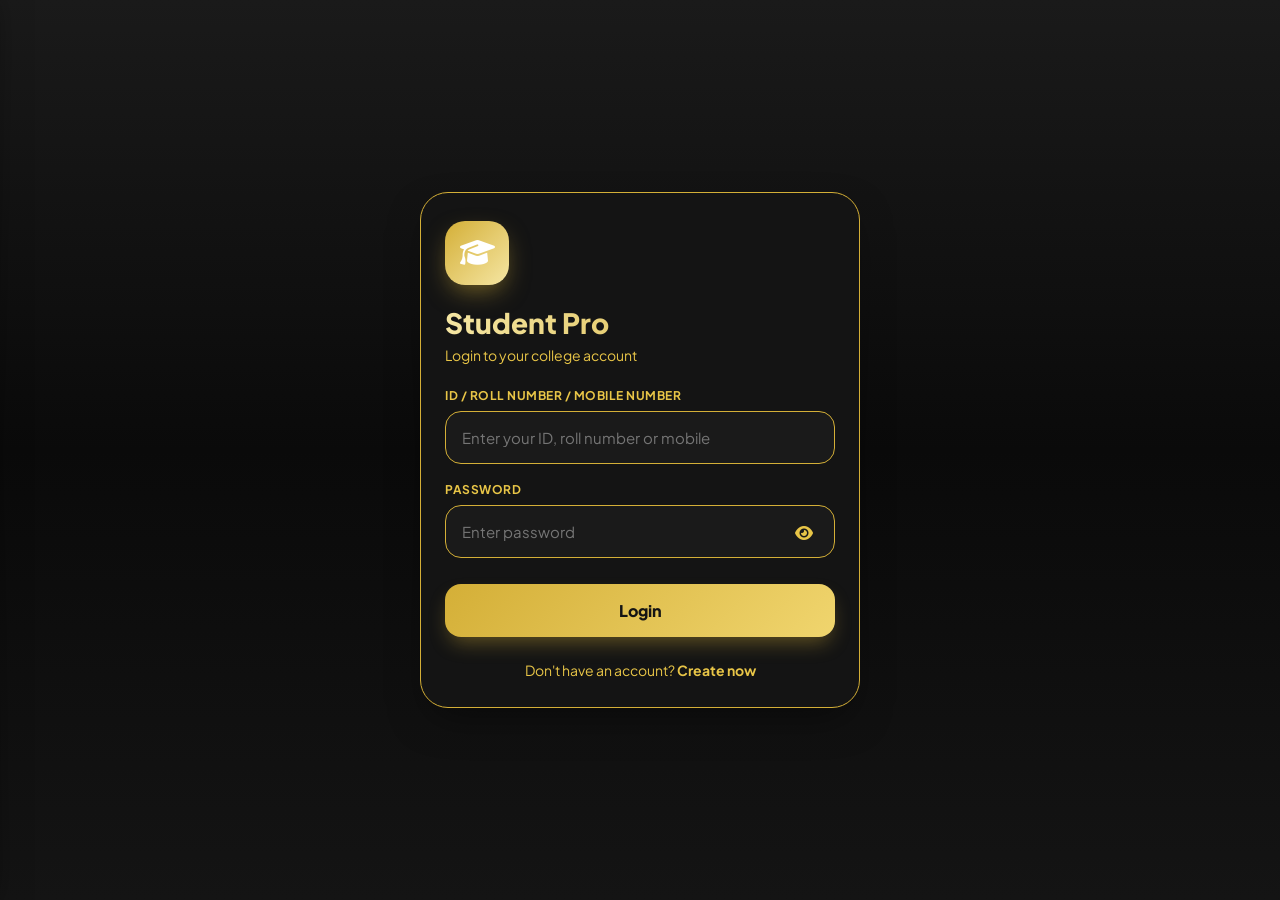
==== index.html @ ec30a97e "Add visible Year-wise Analysis on Principal and HOD home" ====
<!DOCTYPE html>
<html lang="en">
<head>
<meta charset="UTF-8">
<meta name="viewport" content="width=device-width,initial-scale=1.0">
<title>Student Pro</title>

<link href="https://fonts.googleapis.com/css2?family=Plus+Jakarta+Sans:wght@400;500;600;700;800&display=swap" rel="stylesheet">
<link rel="stylesheet" href="https://cdnjs.cloudflare.com/ajax/libs/font-awesome/6.5.2/css/all.min.css">

<link rel="stylesheet" href="styles.css">
</head>

<body>

<!-- CHATGPT SIDEBAR DRAWER -->
<div id="drawerOverlay" class="drawer-overlay" onclick="toggleSidebar()"></div>
<div id="sidebarDrawer" class="sidebar-drawer">
<div class="sidebar-header">
<div class="brand">Student <span>Pro</span></div>
<button class="close-btn" onclick="toggleSidebar()">X</button>
</div>
<div class="sidebar-menu">
<button class="sidebar-item" onclick="navigateSidebar('home')">
<i class="fa-solid fa-house"></i> Home Dashboard
</button>
<button id="sidebarStudentsBtn" class="sidebar-item hidden" onclick="navigateSidebar('students')">
<i class="fa-solid fa-user-graduate"></i> Students
</button>
<button id="sidebarMarksBtn" class="sidebar-item hidden" onclick="navigateSidebar('marks')">
<i class="fa-solid fa-chart-column"></i> Marks
</button>
<button id="sidebarAttendanceBtn" class="sidebar-item hidden" onclick="navigateSidebar('attendance')">
<i class="fa-solid fa-clipboard-check"></i> Attendance
</button>
<button id="sidebarAddBtn" class="sidebar-item hidden" onclick="navigateSidebar('add')">
<i class="fa-solid fa-plus"></i> Add
</button>
<button id="sidebarTimetableBtn" class="sidebar-item hidden" onclick="navigateSidebar('timetable')">
<i class="fa-solid fa-clock"></i> Time Table
</button>
<button id="sidebarNotifyBtn" class="sidebar-item hidden" onclick="navigateSidebar('notifications')">
<i class="fa-solid fa-bell"></i> Notifications
</button>
<button id="sidebarClassesBtn" class="sidebar-item hidden" onclick="navigateSidebar('classes')">
<i class="fa-solid fa-calendar-days"></i> Classes Schedule
</button>
<button class="sidebar-item" onclick="navigateSidebar('profile')">
<i class="fa-solid fa-user"></i> My Profile
</button>
<button class="sidebar-item" style="margin-top:auto; color:#fca5a5;" onclick="logout()">
<i class="fa-solid fa-right-from-bracket"></i> Logout
</button>
</div>
</div>

<!-- LOGIN -->
<div id="loginScreen" class="screen">
<div class="card">
<div class="logo">
<i class="fa-solid fa-graduation-cap"></i>
</div>
<h1>Student Pro</h1>
<p class="subtitle">Login to your college account</p>

<div id="loginMsg" class="msg error"></div>

<div class="input-group">
<label>ID / Roll Number / Mobile Number</label>
<input id="loginIdentity" placeholder="Enter your ID, roll number or mobile">
</div>

<div class="input-group">
<label>Password</label>
<div class="password-wrap">
<input id="loginPassword" type="password" placeholder="Enter password">
<button class="eye" onclick="togglePassword('loginPassword','loginEye')">
<i id="loginEye" class="fa-solid fa-eye"></i>
</button>
</div>
</div>

<button class="primary" onclick="login()">Login</button>

<div class="bottom">
Don't have an account? 
<button class="link-btn" onclick="showRole()">Create now</button>
</div>
</div>
</div>

<!-- ROLE SELECT -->
<div id="roleScreen" class="screen hidden">
<div class="card">
<button class="back" onclick="showLogin()">
<i class="fa-solid fa-arrow-left"></i> Back
</button>
<h1>Create Account</h1>
<p class="subtitle">Select one role to continue</p>

<div id="roleMsg" class="msg error"></div>

<div class="role-grid">
<div class="role" onclick="selectRole(this,'student')">
<i class="fa-solid fa-user-graduate"></i>
<strong>Student</strong>
</div>
<div class="role" onclick="selectRole(this,'lecturer')">
<i class="fa-solid fa-chalkboard-user"></i>
<strong>Lecturer</strong>
</div>
<div class="role" onclick="selectRole(this,'hod')">
<i class="fa-solid fa-user-tie"></i>
<strong>HOD</strong>
</div>
<div class="role" onclick="selectRole(this,'principal')">
<i class="fa-solid fa-building-columns"></i>
<strong>Principal</strong>
</div>
</div>

<button class="primary" onclick="submitRole()">Continue</button>
</div>
</div>

<!-- PRINCIPAL -->
<div id="principalScreen" class="screen hidden">
<div class="card">
<button class="back" onclick="showRole()">
<i class="fa-solid fa-arrow-left"></i> Back
</button>
<h1>Principal Registration</h1>
<p class="subtitle">Create your college administrator account</p>

<div id="principalMsg" class="msg error"></div>

<div class="input-group">
<label>College Name</label>
<input id="pCollege" placeholder="Enter college name">
</div>

<div class="input-group">
<label>Principal Name</label>
<input id="pName" placeholder="Enter principal name">
</div>

<div class="input-group">
<label>Mobile Number</label>
<input id="pMobile" maxlength="10" inputmode="numeric" placeholder="10 digit mobile number" oninput="digitsOnly(this)">
</div>

<div class="input-group">
<label>Create Password</label>
<div class="password-wrap">
<input id="pPassword" type="password">
<button class="eye" onclick="togglePassword('pPassword','pEye')">
<i id="pEye" class="fa-solid fa-eye"></i>
</button>
</div>
</div>

<div class="input-group">
<label>Confirm Password</label>
<div class="password-wrap">
<input id="pConfirm" type="password">
<button class="eye" onclick="togglePassword('pConfirm','pConfirmEye')">
<i id="pConfirmEye" class="fa-solid fa-eye"></i>
</button>
</div>
</div>

<button class="primary" onclick="createPrincipal()">Create Principal Account</button>
</div>
</div>

<!-- HOD CODE -->
<div id="hodCodeScreen" class="screen hidden">
<div class="card">
<button class="back" onclick="showRole()">
<i class="fa-solid fa-arrow-left"></i> Back
</button>
<h1>HOD Invite Code</h1>
<p class="subtitle">Enter the code provided by your Principal</p>

<div id="hodCodeMsg" class="msg error"></div>

<div class="input-group">
<label>Principal HOD Invite Code</label>
<input id="hodCode" placeholder="Enter HOD invite code">
</div>

<button class="primary" onclick="verifyHodCode()">Verify Code</button>
<p class="bottom">Don't have a code?<br>Please contact your Principal.</p>
</div>
</div>

<!-- HOD -->
<div id="hodScreen" class="screen hidden">
<div class="card">
<button class="back" onclick="showScreen('hodCodeScreen')">
<i class="fa-solid fa-arrow-left"></i> Back
</button>
<h1>HOD Registration</h1>
<p class="subtitle">Complete your department details</p>

<div id="hodMsg" class="msg error"></div>

<div class="input-group">
<label>College Name</label>
<input id="hCollege" readonly>
</div>

<div class="input-group">
<label>Principal Name</label>
<input id="hPrincipal" readonly>
</div>

<div class="input-group">
<label>HOD Name</label>
<input id="hName" placeholder="Enter HOD name">
</div>

<div class="input-group">
<label>Department / Group Name</label>
<input id="hDepartment" placeholder="Example: CSE">
</div>

<div class="input-group">
<label>Mobile Number</label>
<input id="hMobile" maxlength="10" inputmode="numeric" placeholder="10 digit mobile number" oninput="digitsOnly(this)">
</div>

<div class="input-group">
<label>Create Password</label>
<div class="password-wrap">
<input id="hPassword" type="password">
<button class="eye" onclick="togglePassword('hPassword','hEye')">
<i id="hEye" class="fa-solid fa-eye"></i>
</button>
</div>
</div>

<div class="input-group">
<label>Confirm Password</label>
<div class="password-wrap">
<input id="hConfirm" type="password">
<button class="eye" onclick="togglePassword('hConfirm','hConfirmEye')">
<i id="hConfirmEye" class="fa-solid fa-eye"></i>
</button>
</div>
</div>

<button class="primary" onclick="createHod()">Create HOD Account</button>
</div>
</div>

<!-- STUDENT CODE -->
<div id="studentCodeScreen" class="screen hidden">
<div class="card">
<button class="back" onclick="showRole()">
<i class="fa-solid fa-arrow-left"></i> Back
</button>
<h1>Student Invite Code</h1>
<p class="subtitle">Enter the code provided by your HOD</p>

<div id="studentCodeMsg" class="msg error"></div>

<div class="input-group">
<label>Student Invite Code</label>
<input id="studentCode" placeholder="Enter student code">
</div>

<button class="primary" onclick="verifyStudentCode()">Verify Code</button>
</div>
</div>

<!-- STUDENT -->
<div id="studentScreen" class="screen hidden">
<div class="card">
<button class="back" onclick="showScreen('studentCodeScreen')">
<i class="fa-solid fa-arrow-left"></i> Back
</button>
<h1>Student Registration</h1>
<p class="subtitle">Create your student account</p>

<div id="studentMsg" class="msg error"></div>

<div class="input-group">
<label>College Name</label>
<input id="sCollege" readonly>
</div>

<div class="input-group">
<label>Principal Name</label>
<input id="sPrincipal" readonly>
</div>

<div class="input-group">
<label>Department / Group</label>
<input id="sDepartment" readonly>
</div>

<div class="input-group">
<label>HOD Name</label>
<input id="sHod" readonly>
</div>

<div class="input-group">
<label>Student Name</label>
<input id="sName" placeholder="Enter student name">
</div>

<div class="input-group">
<label>Roll Number</label>
<input id="sRoll" placeholder="Enter roll number">
</div>

<div class="input-group">
<label>Year</label>
<select id="sYear">
<option value="">Select Year</option>
<option value="1">1st Year</option>
<option value="2">2nd Year</option>
<option value="3">3rd Year</option>
<option value="4">4th Year</option>
</select>
</div>

<div class="input-group">
<label>Mobile Number</label>
<input id="sMobile" maxlength="10" inputmode="numeric" placeholder="10 digit mobile number" oninput="digitsOnly(this)">
</div>

<div class="input-group">
<label>Parent Name</label>
<input id="sParent" placeholder="Enter parent name">
</div>

<div class="input-group">
<label>Parent Mobile</label>
<input id="sParentMobile" maxlength="10" inputmode="numeric" placeholder="10 digit parent mobile" oninput="digitsOnly(this)">
</div>

<div class="input-group">
<label>Create Password</label>
<div class="password-wrap">
<input id="sPassword" type="password">
<button class="eye" onclick="togglePassword('sPassword','sEye')">
<i id="sEye" class="fa-solid fa-eye"></i>
</button>
</div>
</div>

<div class="input-group">
<label>Confirm Password</label>
<div class="password-wrap">
<input id="sConfirm" type="password">
<button class="eye" onclick="togglePassword('sConfirm','sConfirmEye')">
<i id="sConfirmEye" class="fa-solid fa-eye"></i>
</button>
</div>
</div>

<button class="primary" onclick="createStudent()">Create Student Account</button>
</div>
</div>

<!-- LECTURER CODE -->
<div id="lecturerCodeScreen" class="screen hidden">
<div class="card">
<button class="back" onclick="showRole()">
<i class="fa-solid fa-arrow-left"></i> Back
</button>
<h1>Lecturer Invite Code</h1>
<p class="subtitle">Enter the code provided by your HOD</p>

<div id="lecturerCodeMsg" class="msg error"></div>

<div class="input-group">
<label>Lecturer / Teacher Invite Code</label>
<input id="lecturerCode" placeholder="Enter lecturer code">
</div>

<button class="primary" onclick="verifyLecturerCode()">Verify Code</button>
<p class="bottom">Don't have a code?<br>Please contact your HOD.</p>
</div>
</div>

<!-- LECTURER -->
<div id="lecturerScreen" class="screen hidden">
<div class="card">
<button class="back" onclick="showScreen('lecturerCodeScreen')">
<i class="fa-solid fa-arrow-left"></i> Back
</button>
<h1>Lecturer Registration</h1>
<p class="subtitle">Create your lecturer account</p>

<div id="lecturerMsg" class="msg error"></div>

<div class="input-group">
<label>College Name</label>
<input id="lCollege" readonly>
</div>

<div class="input-group">
<label>Principal Name</label>
<input id="lPrincipal" readonly>
</div>

<div class="input-group">
<label>HOD Name</label>
<input id="lHod" readonly>
</div>

<div class="input-group">
<label>Department / Group</label>
<input id="lDepartment" readonly>
</div>

<div class="input-group">
<label>Lecturer Name</label>
<input id="lName" placeholder="Enter lecturer name">
</div>

<div class="input-group">
<label>Mobile Number</label>
<input id="lMobile" maxlength="10" inputmode="numeric" placeholder="10 digit mobile number" oninput="digitsOnly(this)">
</div>

<label>Subjects</label>
<div id="subjectsContainer"></div>

<div class="input-group">
<label>Create Password</label>
<div class="password-wrap">
<input id="lPassword" type="password">
<button class="eye" onclick="togglePassword('lPassword','lEye')">
<i id="lEye" class="fa-solid fa-eye"></i>
</button>
</div>
</div>

<div class="input-group">
<label>Confirm Password</label>
<div class="password-wrap">
<input id="lConfirm" type="password">
<button class="eye" onclick="togglePassword('lConfirm','lConfirmEye')">
<i id="lConfirmEye" class="fa-solid fa-eye"></i>
</button>
</div>
</div>

<button class="primary" onclick="createLecturer()">Create Lecturer Account</button>
</div>
</div>

<!-- SUCCESS -->
<div id="successScreen" class="screen hidden">
<div class="card" style="text-align:center">
<div class="logo" style="margin:auto auto 20px">
<i class="fa-solid fa-check"></i>
</div>
<h1>Account Created!</h1>
<p id="successText" class="subtitle"></p>
<button class="primary" onclick="showLogin()">Go to Login</button>
</div>
</div>

<!-- DASHBOARD -->
<div id="dashboard" class="dashboard hidden">
<div class="nav">
<div class="brand">
<button class="chatgpt-sidebar-toggle" onclick="toggleSidebar()">
<i class="fa-solid fa-bars-staggered"></i>
</button>
Student <span>Pro</span>
</div>

<div class="nav-actions">
<button id="homeNavBtn" class="nav-btn hidden" onclick="showMainDashboardView()">
<i class="fa-solid fa-house"></i> Home
</button>

<button id="studentsNavButton" class="nav-btn hidden" onclick="openPrincipalStudentsSearch()" style="display:none !important">
<i class="fa-solid fa-user-graduate"></i> Students
</button>

<button id="classesNavButton" class="nav-btn hidden" onclick="showClasses()">
<i class="fa-solid fa-calendar-days"></i> Classes
</button>

<button class="nav-btn" onclick="logout()" title="Logout">
<i class="fa-solid fa-right-from-bracket"></i>
</button>
</div>
</div>

<div class="content">
<div id="mainDashboard">
<div class="welcome">
<h2 id="dashTitle"></h2>
<p id="dashSubtitle"></p>
</div>

<!-- PRINCIPAL DASHBOARD -->
<div id="principalDash">
<div class="stats">
<div class="stat" onclick="openPrincipalGroupsPage()" style="cursor:pointer">
<small>Groups</small>
<h2 id="groupCount">0</h2>
</div>
<div class="stat" onclick="openPrincipalHodsPage()" style="cursor:pointer">
<small>HODs</small>
<h2 id="hodCount">0</h2>
</div>
<div class="stat">
<small>Students</small>
<h2 id="studentCount">0</h2>
</div>
</div>

<div class="section">
<div class="section-title"><h3>Year-wise Analysis</h3></div>
<div id="principalYearsGrid" class="principal-box-grid"></div>
</div>

<div class="section">
<div class="section-title">
<h3>HOD Invite Code</h3>
</div>
<div class="code-card">
<strong>HOD Invite Code</strong>
<div class="code" id="principalHodCode"></div>
<small style="color:#94a3b8">Give this code to your HOD</small>
</div>
</div>
</div>

<!-- PRINCIPAL DRILL-DOWN PAGES -->
<div id="principalYearGroupsPage" class="hidden">
<button class="back" onclick="closePrincipalDrillDown()"><i class="fa-solid fa-arrow-left"></i> Back to Dashboard</button>
<div class="section">
<div class="section-title"><h3 id="principalYearGroupsTitle">Year – Groups</h3></div>
<div id="principalYearGroupsList"></div>
</div>
</div>

<div id="principalGroupsPage" class="hidden">
<button class="back" onclick="closePrincipalDrillDown()"><i class="fa-solid fa-arrow-left"></i> Back to Dashboard</button>
<div class="section">
<div class="section-title"><h3>All Groups</h3></div>
<div id="principalGroupsList"></div>
</div>
</div>

<div id="principalHodsPage" class="hidden">
<button class="back" onclick="closePrincipalDrillDown()"><i class="fa-solid fa-arrow-left"></i> Back to Dashboard</button>
<div class="section">
<div class="section-title"><h3>All HODs</h3></div>
<div id="principalHodsList"></div>
</div>
</div>

<div id="principalGroupSubjectsPage" class="hidden">
<button class="back" onclick="openPrincipalGroupsPage()"><i class="fa-solid fa-arrow-left"></i> Back to Groups</button>
<div class="section">
<div class="section-title"><h3 id="principalGroupSubjectsTitle">Group Subjects</h3></div>
<div id="principalGroupSubjectsList"></div>
</div>
</div>

<div id="principalSubjectCatsPage" class="hidden">
<button class="back" onclick="openPrincipalGroupSubjectsPage(principalDrillState.hodId)"><i class="fa-solid fa-arrow-left"></i> Back to Subjects</button>
<div class="section">
<div class="section-title"><h3 id="principalSubjectCatsTitle">Attendance Categories</h3></div>
<div class="attendance-boxes">
<div class="att-box high" onclick="openPrincipalCategoryYears('high')">
<h3 id="principalCatHigh">0</h3>
<span>Above 75%</span>
</div>
<div class="att-box mid" onclick="openPrincipalCategoryYears('mid')">
<h3 id="principalCatMid">0</h3>
<span>50% – 74%</span>
</div>
<div class="att-box low" onclick="openPrincipalCategoryYears('low')">
<h3 id="principalCatLow">0</h3>
<span>Below 49%</span>
</div>
</div>
</div>
</div>

<div id="principalCategoryYearsPage" class="hidden">
<button class="back" onclick="openPrincipalSubjectCatsPage(principalDrillState.hodId, principalDrillState.subjectName)"><i class="fa-solid fa-arrow-left"></i> Back to Categories</button>
<div class="section">
<div class="section-title"><h3 id="principalCategoryYearsTitle">Select Year</h3></div>
<div id="principalCategoryYearsList" class="principal-box-grid"></div>
</div>
</div>

<div id="principalCategoryStudentsPage" class="hidden">
<button class="back" onclick="openPrincipalCategoryYears(principalDrillState.category)"><i class="fa-solid fa-arrow-left"></i> Back to Years</button>
<div class="section">
<div class="section-title"><h3 id="principalCategoryStudentsTitle">Students</h3></div>
<div id="principalCategoryStudentsList"></div>
</div>
</div>

<div id="principalStudentHistoryPage" class="hidden">
<button class="back" onclick="openPrincipalCategoryStudents(principalDrillState.category, principalDrillState.year)"><i class="fa-solid fa-arrow-left"></i> Back to Students</button>
<div class="section">
<div class="section-title"><h3 id="principalStudentHistoryTitle">Attendance History</h3></div>
<div id="principalStudentHistoryList"></div>
</div>
</div>

<div id="principalStudentsSearchPage" class="hidden">
<button class="back" onclick="closePrincipalDrillDown()"><i class="fa-solid fa-arrow-left"></i> Back to Dashboard</button>
<div class="section">
<div class="section-title"><h3>Search Student</h3></div>
<p style="color:#94a3b8; font-size:13px; margin-bottom:16px;">Enter Roll Number or Mobile Number to view full student account details.</p>
<div class="input-group">
<label>Roll Number / Mobile Number</label>
<input id="principalStudentSearchInput" placeholder="Enter roll number or mobile">
</div>
<button class="primary" onclick="searchPrincipalStudent()" style="margin-top:8px;">
<i class="fa-solid fa-magnifying-glass"></i> Search Student
</button>
<div id="principalStudentSearchMsg" class="msg error" style="margin-top:12px;"></div>
</div>
<div id="principalStudentSearchResult" class="section hidden" style="margin-top:16px;">
<div class="section-title"><h3>Student Account Details</h3></div>
<div id="principalStudentSearchDetails"></div>
</div>
</div>

<!-- HOD DASHBOARD -->
<div id="hodDash" class="hidden">
<div class="section" style="margin-bottom:16px;">
<div class="section-title"><h3 id="hodDepartmentTitle">Department</h3></div>
</div>
<div class="stats">
<div class="stat" style="cursor:default">
<small>Total Students</small>
<h2 id="hodStudentCount">0</h2>
</div>
<div class="stat" style="cursor:default">
<small>Avg Attendance</small>
<h2 id="hodAttendance">0%</h2>
</div>
</div>

<div class="section">
<div class="section-title"><h3>Year-wise Analysis</h3></div>
<div id="hodYearsGrid" class="principal-box-grid"></div>
</div>

<div class="section">
<div class="section-title"><h3>Subjects</h3></div>
<div id="hodSubjectsGrid" class="principal-box-grid"></div>
</div>

<div class="section">
<div class="section-title"><h3>Invite Codes</h3></div>
<div class="invite-grid">
<div class="code-card">
<strong>Student Invite Code</strong>
<div class="code" id="hodStudentCode"></div>
<small style="color:#94a3b8">Give this code to students</small>
</div>
<div class="code-card">
<strong>Lecturer Invite Code</strong>
<div class="code" id="hodLecturerCode"></div>
<small style="color:#94a3b8">Give this code to lecturers</small>
</div>
</div>
</div>
</div>

<!-- HOD DRILL-DOWN PAGES -->
<div id="hodSubjectCatsPage" class="hidden">
<button class="back" onclick="closeHodDrillDown()"><i class="fa-solid fa-arrow-left"></i> Back to Dashboard</button>
<div class="section">
<div class="section-title"><h3 id="hodSubjectCatsTitle">Attendance Categories</h3></div>
<div class="attendance-boxes">
<div class="att-box high" onclick="openHodCategoryYears('high')"><h3 id="hodCatHigh">0</h3><span>Above 75%</span></div>
<div class="att-box mid" onclick="openHodCategoryYears('mid')"><h3 id="hodCatMid">0</h3><span>50% – 74%</span></div>
<div class="att-box low" onclick="openHodCategoryYears('low')"><h3 id="hodCatLow">0</h3><span>Below 49%</span></div>
</div>
</div>
</div>

<div id="hodCategoryYearsPage" class="hidden">
<button class="back" onclick="openHodSubjectCatsPage(hodDrillState.subjectName)"><i class="fa-solid fa-arrow-left"></i> Back to Categories</button>
<div class="section">
<div class="section-title"><h3 id="hodCategoryYearsTitle">Select Year</h3></div>
<div id="hodCategoryYearsList" class="principal-box-grid"></div>
</div>
</div>

<div id="hodCategoryStudentsPage" class="hidden">
<button class="back" onclick="openHodCategoryYears(hodDrillState.category)"><i class="fa-solid fa-arrow-left"></i> Back to Years</button>
<div class="section">
<div class="section-title"><h3 id="hodCategoryStudentsTitle">Students</h3></div>
<div id="hodCategoryStudentsList"></div>
</div>
</div>

<div id="hodStudentHistoryPage" class="hidden">
<button class="back" onclick="openHodCategoryStudents(hodDrillState.category, hodDrillState.year)"><i class="fa-solid fa-arrow-left"></i> Back to Students</button>
<div class="section">
<div class="section-title"><h3 id="hodStudentHistoryTitle">Attendance History</h3></div>
<div id="hodStudentHistoryList"></div>
</div>
</div>

<div id="hodStudentsSearchPage" class="hidden">
<button class="back" onclick="closeHodDrillDown()"><i class="fa-solid fa-arrow-left"></i> Back to Dashboard</button>
<div class="section">
<div class="section-title"><h3>Search Student</h3></div>
<p style="color:#94a3b8; font-size:13px; margin-bottom:16px;">Enter Roll Number or Mobile Number (your department only).</p>
<div class="input-group">
<label>Roll Number / Mobile Number</label>
<input id="hodStudentSearchInput" placeholder="Enter roll number or mobile">
</div>
<button class="primary" onclick="searchHodStudent()" style="margin-top:8px;"><i class="fa-solid fa-magnifying-glass"></i> Search Student</button>
<div id="hodStudentSearchMsg" class="msg error" style="margin-top:12px;"></div>
</div>
<div id="hodStudentSearchResult" class="section hidden" style="margin-top:16px;">
<div class="section-title"><h3>Student Account Details</h3></div>
<div id="hodStudentSearchDetails"></div>
</div>
</div>

<div id="hodTimetablePage" class="hidden">
<button class="back" onclick="closeHodDrillDown()"><i class="fa-solid fa-arrow-left"></i> Back to Dashboard</button>
<div class="section">
<div class="section-title"><h3>Department Time Table</h3></div>
<div class="filter-bar" style="display:flex; flex-wrap:wrap; gap:8px; margin-bottom:16px;" id="hodDayFilters">
<button class="filter-btn active" onclick="renderHodTimetable('Monday', this)">Monday</button>
<button class="filter-btn" onclick="renderHodTimetable('Tuesday', this)">Tuesday</button>
<button class="filter-btn" onclick="renderHodTimetable('Wednesday', this)">Wednesday</button>
<button class="filter-btn" onclick="renderHodTimetable('Thursday', this)">Thursday</button>
<button class="filter-btn" onclick="renderHodTimetable('Friday', this)">Friday</button>
<button class="filter-btn" onclick="renderHodTimetable('Saturday', this)">Saturday</button>
<button class="filter-btn" onclick="renderHodTimetable('Sunday', this)">Sunday</button>
</div>
<div id="hodTimetableList"></div>
</div>
</div>

<div id="hodNotificationsPage" class="hidden">
<button class="back" onclick="closeHodDrillDown()"><i class="fa-solid fa-arrow-left"></i> Back to Dashboard</button>
<div class="section">
<div class="section-title"><h3>Notifications</h3></div>
<div class="today-empty">No new notifications.</div>
</div>
</div>

<!-- STUDENT DASHBOARD -->
<div id="studentDash" class="hidden">
<div class="section" style="margin-bottom:16px;">
<div class="section-title"><h3 id="stuHomeName">Student</h3></div>
<p style="color:#94a3b8" id="stuHomeDept">—</p>
</div>
<div class="stats">
<div class="stat" style="cursor:default"><small>Total Working Days</small><h2 id="stuWorkDays">0</h2></div>
<div class="stat" style="cursor:default"><small>Present Days</small><h2 id="stuPresentDays">0</h2></div>
<div class="stat" style="cursor:default"><small>Percentage</small><h2 id="stuPercentage">0%</h2></div>
</div>
<div class="section">
<div class="section-title"><h3>Subject-wise Percentage</h3></div>
<div id="stuSubjectsGrid" class="principal-box-grid"></div>
</div>
</div>

<div id="stuSubjectHistoryPage" class="hidden">
<button class="back" onclick="closeStuPages()"><i class="fa-solid fa-arrow-left"></i> Back to Home</button>
<div class="section">
<div class="section-title"><h3 id="stuSubjectHistoryTitle">Subject History</h3></div>
<div id="stuSubjectHistoryList"></div>
</div>
</div>

<div id="stuMarksPage" class="hidden">
<button class="back" onclick="closeStuPages()"><i class="fa-solid fa-arrow-left"></i> Back to Home</button>
<div class="section">
<div class="section-title"><h3>Marks – Subjects</h3></div>
<div id="stuMarksSubjectsList" class="principal-box-grid"></div>
</div>
</div>

<div id="stuMarksDetailPage" class="hidden">
<button class="back" onclick="openStuMarksPage()"><i class="fa-solid fa-arrow-left"></i> Back to Marks</button>
<div class="section">
<div class="section-title"><h3 id="stuMarksDetailTitle">Marks</h3></div>
<div id="stuMarksDetailList"></div>
</div>
</div>

<div id="stuAttendancePage" class="hidden">
<button class="back" onclick="closeStuPages()"><i class="fa-solid fa-arrow-left"></i> Back to Home</button>
<div class="section">
<div class="section-title"><h3>Live Attendance Sessions</h3></div>
<p style="color:#94a3b8;font-size:13px;margin-bottom:12px;">Only active sessions for your department. One present per session.</p>
<div id="stuLiveSessions" class="principal-box-grid"></div>
<div id="stuAttMsg" class="msg error" style="margin-top:12px;"></div>
</div>
</div>

<div id="stuSessionSubmitPage" class="hidden">
<button class="back" onclick="openStuAttendancePage()"><i class="fa-solid fa-arrow-left"></i> Back</button>
<div class="section">
<div class="section-title"><h3>Mark Present</h3></div>
<div id="stuSessionInfo"></div>
<button class="primary" style="margin-top:16px;" onclick="submitStuAttendance()">Submit Present</button>
<div id="stuSessionMsg" class="msg error" style="margin-top:12px;"></div>
</div>
</div>

<div id="stuTimetablePage" class="hidden">
<button class="back" onclick="closeStuPages()"><i class="fa-solid fa-arrow-left"></i> Back to Home</button>
<div class="section">
<div class="section-title"><h3>Time Table</h3></div>
<div class="filter-bar" style="display:flex;flex-wrap:wrap;gap:8px;margin-bottom:16px;" id="stuDayFilters">
<button class="filter-btn active" onclick="renderStuTimetable('Monday', this)">Monday</button>
<button class="filter-btn" onclick="renderStuTimetable('Tuesday', this)">Tuesday</button>
<button class="filter-btn" onclick="renderStuTimetable('Wednesday', this)">Wednesday</button>
<button class="filter-btn" onclick="renderStuTimetable('Thursday', this)">Thursday</button>
<button class="filter-btn" onclick="renderStuTimetable('Friday', this)">Friday</button>
<button class="filter-btn" onclick="renderStuTimetable('Saturday', this)">Saturday</button>
</div>
<div id="stuTimetableList"></div>
</div>
</div>

<div id="stuNotificationsPage" class="hidden">
<button class="back" onclick="closeStuPages()"><i class="fa-solid fa-arrow-left"></i> Back to Home</button>
<div class="section"><div class="section-title"><h3>Notifications</h3></div><div class="today-empty">No new notifications.</div></div>
</div>

<!-- LECTURER DASHBOARD -->
<div id="lecturerDash" class="hidden">
<div class="stats">
<div class="stat" onclick="openLecGroupsPage()" style="cursor:pointer">
<small>Groups</small>
<h2 id="lecHomeGroupCount">0</h2>
</div>
<div class="stat" onclick="openLecMarksHome()" style="cursor:pointer">
<small>Marks</small>
<h2 id="lecHomeMarksLabel">Open</h2>
</div>
</div>
<div class="section">
<div class="section-title"><h3>Department</h3></div>
<p style="color:#94a3b8" id="lecHomeDeptLine">—</p>
</div>
</div>

<!-- LECTURER DRILL PAGES -->
<div id="lecGroupsPage" class="hidden">
<button class="back" onclick="closeLecDrillDown()"><i class="fa-solid fa-arrow-left"></i> Back to Dashboard</button>
<div class="section"><div class="section-title"><h3>Your Groups</h3></div><div id="lecGroupsList"></div></div>
</div>

<div id="lecGroupSubjectsPage" class="hidden">
<button class="back" onclick="openLecGroupsPage()"><i class="fa-solid fa-arrow-left"></i> Back to Groups</button>
<div class="section"><div class="section-title"><h3 id="lecGroupSubjectsTitle">Subjects</h3></div><div id="lecGroupSubjectsList"></div></div>
</div>

<div id="lecSubjectCatsPage" class="hidden">
<button class="back" onclick="openLecGroupSubjectsPage()"><i class="fa-solid fa-arrow-left"></i> Back to Subjects</button>
<div class="section">
<div class="section-title"><h3 id="lecSubjectCatsTitle">Attendance Categories</h3></div>
<div class="attendance-boxes">
<div class="att-box high" onclick="openLecCategoryYears('high')"><h3 id="lecCatHigh">0</h3><span>Above 75%</span></div>
<div class="att-box mid" onclick="openLecCategoryYears('mid')"><h3 id="lecCatMid">0</h3><span>50% – 74%</span></div>
<div class="att-box low" onclick="openLecCategoryYears('low')"><h3 id="lecCatLow">0</h3><span>Below 49%</span></div>
</div>
</div>
</div>

<div id="lecCategoryYearsPage" class="hidden">
<button class="back" onclick="openLecSubjectCatsPage(lecDrillState.subjectName)"><i class="fa-solid fa-arrow-left"></i> Back to Categories</button>
<div class="section">
<div class="section-title"><h3 id="lecCategoryYearsTitle">Select Year</h3></div>
<div id="lecCategoryYearsList" class="principal-box-grid"></div>
</div>
</div>

<div id="lecCategoryStudentsPage" class="hidden">
<button class="back" onclick="openLecCategoryYears(lecDrillState.category)"><i class="fa-solid fa-arrow-left"></i> Back to Years</button>
<div class="section"><div class="section-title"><h3 id="lecCategoryStudentsTitle">Students</h3></div><div id="lecCategoryStudentsList"></div></div>
</div>

<div id="lecStudentHistoryPage" class="hidden">
<button class="back" onclick="openLecCategoryStudents(lecDrillState.category, lecDrillState.year)"><i class="fa-solid fa-arrow-left"></i> Back to Students</button>
<div class="section"><div class="section-title"><h3 id="lecStudentHistoryTitle">Attendance History</h3></div><div id="lecStudentHistoryList"></div></div>
</div>

<div id="lecMarksGroupsPage" class="hidden">
<button class="back" onclick="closeLecDrillDown()"><i class="fa-solid fa-arrow-left"></i> Back to Dashboard</button>
<div class="section"><div class="section-title"><h3>Marks – Select Group</h3></div><div id="lecMarksGroupsList"></div></div>
</div>

<div id="lecMarksSubjectsPage" class="hidden">
<button class="back" onclick="openLecMarksHome()"><i class="fa-solid fa-arrow-left"></i> Back to Groups</button>
<div class="section"><div class="section-title"><h3 id="lecMarksSubjectsTitle">Marks – Subjects</h3></div><div id="lecMarksSubjectsList"></div></div>
</div>

<div id="lecMarksCatsPage" class="hidden">
<button class="back" onclick="openLecMarksSubjectsPage()"><i class="fa-solid fa-arrow-left"></i> Back to Subjects</button>
<div class="section">
<div class="section-title"><h3 id="lecMarksCatsTitle">Marks Categories</h3></div>
<div class="attendance-boxes">
<div class="att-box high" onclick="openLecMarksStudents('high')"><h3 id="lecMarksCatHigh">0</h3><span>80%+</span></div>
<div class="att-box mid" onclick="openLecMarksStudents('mid')"><h3 id="lecMarksCatMid">0</h3><span>41% – 74%</span></div>
<div class="att-box low" onclick="openLecMarksStudents('low')"><h3 id="lecMarksCatLow">0</h3><span>Below 40%</span></div>
</div>
</div>
</div>

<div id="lecMarksStudentsPage" class="hidden">
<button class="back" onclick="openLecMarksCatsPage(lecDrillState.subjectName)"><i class="fa-solid fa-arrow-left"></i> Back to Categories</button>
<div class="section"><div class="section-title"><h3 id="lecMarksStudentsTitle">Students Marks</h3></div><div id="lecMarksStudentsList"></div></div>
</div>

<div id="lecAttendancePage" class="hidden">
<button class="back" onclick="closeLecDrillDown()"><i class="fa-solid fa-arrow-left"></i> Back to Dashboard</button>
<div class="section">
<div class="section-title"><h3>Today's Session Boxes</h3></div>
<p style="color:#94a3b8;font-size:13px;margin-bottom:12px;">Based on your subject timings for today.</p>
<div id="lecSessionBoxes" class="principal-box-grid"></div>
</div>
<div class="section">
<button class="primary" onclick="openLecManualAttendance()"><i class="fa-solid fa-clipboard-user"></i> Manual Attendance</button>
</div>
</div>

<div id="lecSessionStartPage" class="hidden">
<button class="back" onclick="openLecAttendancePage()"><i class="fa-solid fa-arrow-left"></i> Back to Attendance</button>
<div class="section">
<div class="section-title"><h3 id="lecSessionStartTitle">Start Session</h3></div>
<div id="lecSessionMsg" class="msg error"></div>
<div class="input-group"><label>Allowed Radius (meters)</label><input id="lecSessionRadius" type="number" value="50" min="10"></div>
<div class="input-group"><label>Window Start</label><input id="lecSessionWinStart" type="time"></div>
<div class="input-group"><label>Window End</label><input id="lecSessionWinEnd" type="time"></div>
<button class="primary" onclick="startLecAttendanceSession()">Start Attendance Session</button>
</div>
<div id="lecActiveSessionPanel" class="section hidden">
<div class="section-title"><h3>Active Session</h3></div>
<p id="lecActiveSessionInfo" style="color:#94a3b8;margin-bottom:12px;"></p>
<button class="primary" style="background:linear-gradient(135deg,#ef4444,#b91c1c);" onclick="closeLecAttendanceSession()">Close Session</button>
</div>
</div>

<div id="lecManualAttendancePage" class="hidden">
<button class="back" onclick="openLecAttendancePage()"><i class="fa-solid fa-arrow-left"></i> Back to Attendance</button>
<div class="section">
<div class="section-title"><h3>Manual Attendance</h3></div>
<div id="lecManAttMsg" class="msg error"></div>
<div class="input-group"><label>Group / Department</label><select id="lecManGroup" onchange="fillLecManualSubjects()"></select></div>
<div class="input-group"><label>Roll Number</label><input id="lecManRoll" placeholder="Enter roll number"></div>
<div class="input-group"><label>Subject</label><select id="lecManSubject"></select></div>
<div class="input-group"><label>Status</label><select id="lecManStatus"><option value="Present">Present</option><option value="Absent">Absent</option></select></div>
<button class="primary" onclick="submitLecManualAttendance()">Save Attendance</button>
</div>
</div>

<div id="lecAddMarksPage" class="hidden">
<button class="back" onclick="closeLecDrillDown()"><i class="fa-solid fa-arrow-left"></i> Back to Dashboard</button>
<div class="section">
<div class="section-title"><h3>Add Marks</h3></div>
<div id="lecAddMarksMsg" class="msg error"></div>
<div class="input-group"><label>Group / Department</label><select id="lecAddMarksDept" onchange="fillLecAddMarksSubjects()"></select></div>
<div class="input-group"><label>Subject</label><select id="lecAddMarksSubject"></select></div>
<div class="input-group"><label>Exam Type</label><input id="lecAddMarksExam" placeholder="e.g. Internal 1"></div>
<div class="input-group"><label>Maximum Marks</label><input id="lecAddMarksMax" type="number" value="40" min="1"></div>
<button class="primary" onclick="loadLecMarksEntryRows()">Load Students</button>
</div>
<div id="lecMarksEntrySection" class="section hidden">
<div class="section-title"><h3>Enter Marks</h3></div>
<div id="lecMarksEntryList"></div>
<button class="primary" style="margin-top:12px;" onclick="saveLecMarksEntry()">Submit Marks</button>
</div>
</div>

<div id="lecAddSubjectPage" class="hidden">
<button class="back" onclick="closeLecDrillDown()"><i class="fa-solid fa-arrow-left"></i> Back to Dashboard</button>
<div class="section">
<div class="section-title"><h3>Add Subject / Class</h3></div>
<div id="lecAddSubMsg" class="msg error"></div>
<div id="lecAddCodeStep">
<div class="input-group"><label>HOD Lecturer Invite Code</label><input id="lecAddSubCode" placeholder="Enter HOD lecturer invite code"></div>
<button class="primary" onclick="verifyLecAddCode()">Verify Code</button>
</div>
<div id="lecAddFormStep" class="hidden">
<div class="input-group"><label>Your Name</label><input id="lecAddSubName" readonly></div>
<div class="input-group"><label>Mobile</label><input id="lecAddSubMobile" readonly></div>
<div class="input-group"><label>Department (auto)</label><input id="lecAddSubDept" readonly></div>
<div class="input-group"><label>HOD Name (auto)</label><input id="lecAddSubHodName" readonly></div>
<div class="input-group"><label>Subject Name</label><input id="lecAddSubNameField" placeholder="Enter subject name"></div>
<div class="input-group"><label>From Time</label><input id="lecAddSubStart" type="time"></div>
<div class="input-group"><label>To Time</label><input id="lecAddSubEnd" type="time"></div>
<div class="input-group">
<label>Select Days</label>
<div class="days" id="lecAddSubDays" style="display:flex;flex-wrap:wrap;gap:8px;margin-top:8px;">
<label class="day" onclick="toggleLecDayChip(event, this)"><input type="checkbox" value="Monday"> Monday</label>
<label class="day" onclick="toggleLecDayChip(event, this)"><input type="checkbox" value="Tuesday"> Tuesday</label>
<label class="day" onclick="toggleLecDayChip(event, this)"><input type="checkbox" value="Wednesday"> Wednesday</label>
<label class="day" onclick="toggleLecDayChip(event, this)"><input type="checkbox" value="Thursday"> Thursday</label>
<label class="day" onclick="toggleLecDayChip(event, this)"><input type="checkbox" value="Friday"> Friday</label>
<label class="day" onclick="toggleLecDayChip(event, this)"><input type="checkbox" value="Saturday"> Saturday</label>
</div>
</div>
<button class="primary" onclick="submitLecAddSubject()">Submit Subject</button>
<p style="color:#94a3b8;font-size:12px;margin-top:12px;">Old groups remain. New subject is added under verified HOD department.</p>
</div>
</div>
</div>

<div id="lecNotificationsPage" class="hidden">
<button class="back" onclick="closeLecDrillDown()"><i class="fa-solid fa-arrow-left"></i> Back to Dashboard</button>
<div class="section"><div class="section-title"><h3>Notifications</h3></div><div class="today-empty">No new notifications.</div></div>
</div>

<div id="lecTimetablePage" class="hidden">
<button class="back" onclick="closeLecDrillDown()"><i class="fa-solid fa-arrow-left"></i> Back to Dashboard</button>
<div class="section">
<div class="section-title"><h3>Time Table</h3></div>
<div class="filter-bar" style="display:flex; flex-wrap:wrap; gap:8px; margin-bottom:16px;" id="lecDayFilters">
<button class="filter-btn active" onclick="renderLecTimetable('Monday', this)">Monday</button>
<button class="filter-btn" onclick="renderLecTimetable('Tuesday', this)">Tuesday</button>
<button class="filter-btn" onclick="renderLecTimetable('Wednesday', this)">Wednesday</button>
<button class="filter-btn" onclick="renderLecTimetable('Thursday', this)">Thursday</button>
<button class="filter-btn" onclick="renderLecTimetable('Friday', this)">Friday</button>
<button class="filter-btn" onclick="renderLecTimetable('Saturday', this)">Saturday</button>
<button class="filter-btn" onclick="renderLecTimetable('Sunday', this)">Sunday</button>
</div>
<div id="lecTimetableList"></div>
</div>
</div>

</div>

<!-- CLASSES PAGE -->
<div id="classesPage" class="hidden">
<div style="margin-bottom:16px;">
<button class="back" onclick="showMainDashboardView()">
<i class="fa-solid fa-arrow-left"></i> Back to Dashboard
</button>
</div>

<div class="classes-header">
<div>
<h2>Classes</h2>
<p id="classesSubtitle" style="color:#94a3b8; font-size:13px; margin-top:4px"></p>
</div>

<button id="addClassFromClasses" class="add-class-btn hidden" style="display:none">
</button>
</div>

<div class="classes-tabs">
<button class="classes-tab active" onclick="changeClassTab('today',this)">Today</button>
<button class="classes-tab" onclick="changeClassTab('week',this)">Weekly Schedule</button>
</div>

<div id="todayClasses">
<div class="section">
<h3 style="margin-bottom:16px">Today's Classes</h3>
<div id="todayClassList"></div>
</div>
</div>

<div id="weekClasses" class="hidden">
<div class="section">
<h3 style="margin-bottom:16px">Weekly Schedule</h3>
<div id="weeklyClassList"></div>
</div>
</div>
</div>
</div>
</div>

<!-- PROFILE MODAL -->
<div id="profileModal" class="modal-overlay hidden">
<div class="modal">
<button class="back" onclick="closeProfile()">
<i class="fa-solid fa-arrow-left"></i> Back
</button>

<div class="modal-head">
<h2>Profile</h2>
<button class="close-btn" onclick="closeProfile()">X</button>
</div>

<div id="profileContent"></div>
</div>
</div>

<!-- ADD SUBJECT MODAL -->
<div id="subjectModal" class="modal-overlay hidden">
<div class="modal">
<button class="back" onclick="closeAddSubjectModal()">
<i class="fa-solid fa-arrow-left"></i> Back
</button>

<div class="modal-head">
<div>
<h2>Add Subject</h2>
<p style="color:#94a3b8; font-size:12px; margin-top:4px">Add another class to your schedule</p>
</div>
<button class="close-btn" onclick="closeAddSubjectModal()">X</button>
</div>

<div id="addSubjectMsg" class="msg error"></div>

<div class="subject-edit">
<div class="input-group">
<label>Subject Name</label>
<input id="newSubjectName" placeholder="Example: Data Structures">
</div>

<div style="display:grid; grid-template-columns:1fr 1fr; gap:10px">
<div class="input-group">
<label>Start Time</label>
<input id="newSubjectStart" type="time">
</div>
<div class="input-group">
<label>End Time</label>
<input id="newSubjectEnd" type="time">
</div>
</div>

<div class="days-title">Select Week Days</div>
<div class="days" id="newSubjectDays">
<label class="day"><input type="checkbox" value="Monday"> Mon</label>
<label class="day"><input type="checkbox" value="Tuesday"> Tue</label>
<label class="day"><input type="checkbox" value="Wednesday"> Wed</label>
<label class="day"><input type="checkbox" value="Thursday"> Thu</label>
<label class="day"><input type="checkbox" value="Friday"> Fri</label>
<label class="day"><input type="checkbox" value="Saturday"> Sat</label>
<label class="day"><input type="checkbox" value="Sunday"> Sun</label>
</div>
</div>

<button class="primary" onclick="saveAdditionalSubject()">Add Subject</button>
</div>
</div>

<script src="modules/core.js"></script>
<script src="modules/principal.js"></script>
<script src="modules/hod.js"></script>
<script src="modules/student.js"></script>
<script src="modules/lecturer.js"></script>

</body>
</html>
---- styles.css ----
*{
box-sizing:border-box;
margin:0;
padding:0;
-webkit-tap-highlight-color: transparent;
}

body{
font-family:'Plus Jakarta Sans',sans-serif;
background:#0a0a0a;
color:#f5e6a3;
min-height:100vh;
}

button,input,select{
font-family:inherit;
border:none;
outline:none;
}

button{
cursor:pointer;
transition: all 0.25s ease;
}

button:active {
transform: scale(0.96);
}

.screen{
min-height:100vh;
display:flex;
justify-content:center;
align-items:center;
padding:16px;
background: linear-gradient(180deg, #1a1a1a 0%, #0a0a0a 50%, #141414 100%);
}

/* Vibrant Glassmorphic ATM Card UI */
.card{
width:100%;
max-width:440px;
background: #141414;
backdrop-filter: blur(16px);
border: 1px solid #d4af37;
border-radius: 28px;
padding: 28px 24px;
box-shadow: 0 16px 40px -12px rgba(0, 0, 0, 0.5);
}

.logo{
width:64px;
height:64px;
border-radius:20px;
background: linear-gradient(135deg, #d4af37, #f5e6a3);
color:white;
display:flex;
align-items:center;
justify-content:center;
font-size:28px;
margin-bottom:20px;
box-shadow: 0 10px 25px -5px rgba(212, 175, 55, 0.5);
}

h1{
font-size:28px;
font-weight:800;
margin-bottom:6px;
background: linear-gradient(to right, #f5e6a3, #d4af37);
-webkit-background-clip: text;
-webkit-text-fill-color: transparent;
}

.subtitle{
color:#e8c547;
font-size:14px;
margin-bottom:24px;
}

.input-group{
margin-bottom:18px;
position:relative;
}

label{
display:block;
font-size:12px;
font-weight:700;
text-transform: uppercase;
letter-spacing: 0.5px;
margin-bottom:8px;
color:#e8c547;
}

input, select{
width:100%;
padding:16px;
background: #1a1a1a;
border: 1px solid #d4af37;
border-radius:16px;
font-size:15px;
color: #f5e6a3;
transition: all 0.3s ease;
}

input:focus, select:focus{
border-color:#d4af37;
box-shadow:0 0 0 4px rgba(212, 175, 55, 0.22);
background: #141414;
}

input[readonly]{
background: #1f1f1f;
color:#e8c547;
}

.password-wrap{
position:relative;
}

.password-wrap input{
padding-right:50px;
}

.eye{
position:absolute;
right:14px;
top:50%;
transform:translateY(-50%);
background:none;
color:#e8c547;
font-size:16px;
padding:8px;
}

.primary{
width:100%;
background: linear-gradient(135deg, #d4af37, #f0d56e);
color:#141414;
padding:16px;
border-radius:16px;
font-weight:800;
font-size:16px;
margin-top:8px;
box-shadow: 0 10px 20px -5px rgba(212, 175, 55, 0.4);
}

.primary:hover{
box-shadow: 0 15px 25px -5px rgba(212, 175, 55, 0.5);
}

.link-btn{
background:none;
color:#e8c547;
font-weight:700;
font-size: 14px;
}

.bottom{
text-align:center;
margin-top:24px;
font-size:14px;
color:#e8c547;
}

.hidden{
display:none!important;
}

/* Vibrant Role Selector */
.role-grid{
display:grid;
grid-template-columns:1fr 1fr;
gap:14px;
margin-bottom:24px;
}

.role{
position: relative;
overflow: hidden;
border: 1px solid #d4af37;
padding:24px 14px;
border-radius:20px;
background: linear-gradient(135deg, #141414, #1f1f1f);
text-align:center;
cursor: pointer;
transition: transform 0.2s ease, border-color 0.2s ease;
}

.role:hover {
transform: translateY(-3px);
}

.role i{
font-size:32px;
background: linear-gradient(135deg, #d4af37, #f0d56e);
-webkit-background-clip: text;
-webkit-text-fill-color: transparent;
margin-bottom:12px;
display: inline-block;
}

.role strong{
display:block;
font-size:15px;
color: #f5e6a3;
}

.role.selected{
border:2px solid #d4af37;
background: linear-gradient(135deg, rgba(212, 175, 55, 0.15), rgba(212, 175, 55, 0.18));
box-shadow: 0 10px 20px -5px rgba(212, 175, 55, 0.4);
}

.msg{
padding:14px;
border-radius:14px;
margin-bottom:18px;
font-size:14px;
display:none;
font-weight: 500;
}

.error{
background:rgba(239, 68, 68, 0.2);
border: 1px solid rgba(239, 68, 68, 0.4);
color:#fca5a5;
}

.success{
background:rgba(34, 197, 94, 0.2);
border: 1px solid rgba(34, 197, 94, 0.4);
color:#86efac;
}

.back{
background: linear-gradient(135deg, #d4af37, #f0d56e) !important;
padding:12px 18px;
border-radius:12px;
margin-bottom:20px;
display:inline-flex !important;
align-items:center;
gap:8px;
font-weight:800;
color:#0a0a0a !important;
font-size: 14px;
border: 2px solid #f5e6a3 !important;
box-shadow: 0 4px 14px rgba(212, 175, 55, 0.45);
visibility: visible !important;
opacity: 1 !important;
}
.back:hover{
background: #f5e6a3 !important;
color:#0a0a0a !important;
}

/* SUBJECT FORM */
.subject-box{
border:1px solid rgba(212, 175, 55, 0.15);
border-radius:20px;
padding:20px;
margin-bottom:16px;
background: rgba(20, 20, 20, 0.5);
}

.subject-header{
display:flex;
justify-content:space-between;
align-items:center;
margin-bottom:16px;
}

.subject-header strong{
font-size:15px;
color:#f1f5f9;
}

.remove-subject{
background:rgba(239, 68, 68, 0.2);
color:#fca5a5;
width:36px;
height:36px;
border-radius:10px;
display:flex;
align-items:center;
justify-content:center;
}

.days-title{
font-size:12px;
font-weight:700;
text-transform: uppercase;
letter-spacing: 0.5px;
margin-bottom:10px;
color:#e8c547;
}

.days{
display:flex;
flex-wrap:wrap;
gap:8px;
}

.day{
border:1px solid rgba(212, 175, 55, 0.22);
background: rgba(30, 30, 30, 0.6);
padding:10px 14px;
border-radius:12px;
font-size:12px;
font-weight: 600;
cursor:pointer;
color:#e8c547;
}

.day input{
display:none;
}

.day.active{
background: linear-gradient(135deg, #d4af37, #e8c547);
border-color:transparent;
color:#141414;
font-weight:800;
box-shadow: 0 4px 12px rgba(56, 239, 125, 0.3);
}

.add-subject{
width:100%;
border:1px dashed rgba(212, 175, 55, 0.28);
background: rgba(30, 30, 30, 0.4);
color:#e8c547;
padding:14px;
border-radius:16px;
font-weight:700;
margin-bottom:20px;
}

/* DASHBOARD & VIBRANT CARDS */
.dashboard{
min-height:100vh;
background:#0a0a0a;
padding-bottom: 80px;
}

.nav{
height:70px;
background: rgba(20, 20, 20, 0.85);
backdrop-filter: blur(16px);
border-bottom:1px solid rgba(212, 175, 55, 0.15);
display:flex;
align-items:center;
justify-content:space-between;
padding:0 20px;
position: sticky;
top: 0;
z-index: 50;
}

.brand{
font-size:20px;
font-weight:800;
display:flex;
align-items:center;
gap:12px;
color: #f5e6a3;
}

.brand span{
background: linear-gradient(135deg, #d4af37, #f0d56e);
-webkit-background-clip: text;
-webkit-text-fill-color: transparent;
}

.nav-actions{
display:flex;
gap:8px;
align-items:center;
}

.nav-btn{
padding:10px 14px;
border-radius:12px;
background: rgba(212, 175, 55, 0.15);
color: #f5e6a3;
font-weight:600;
font-size: 13px;
display: flex;
align-items: center;
gap: 6px;
}

.nav-btn.active{
background: linear-gradient(135deg, #d4af37, #f0d56e);
color:#141414;
}

.content{
max-width:1100px;
margin:auto;
padding:24px 16px;
}

.welcome{
margin-bottom:24px;
}

.welcome h2{
font-size:26px;
font-weight: 800;
}

.welcome p{
color:#e8c547;
margin-top:4px;
font-size: 14px;
}

/* STATS - ATM STYLE WITHOUT SIM CHIP */
.stats{
display:grid;
grid-template-columns:repeat(auto-fit, minmax(220px, 1fr));
gap:16px;
margin-bottom:28px;
}

.stat{
position: relative;
border-radius: 22px;
padding: 22px 20px;
overflow: hidden;
box-shadow: 0 15px 30px -10px rgba(0, 0, 0, 0.45);
border: 1px solid rgba(212, 175, 55, 0.28);
display: flex;
flex-direction: column;
justify-content: space-between;
min-height: 130px;
cursor: pointer;
transition: transform 0.25s ease, box-shadow 0.25s ease;
}

.stat:hover {
transform: translateY(-4px);
box-shadow: 0 20px 35px -5px rgba(0, 0, 0, 0.5);
}

/* Gradient Card Colors */
.stat:nth-child(1) {
background: linear-gradient(135deg, #4158D0 0%, #f0d56e 46%, #d4af37 100%);
}
.stat:nth-child(2) {
background: linear-gradient(135deg, #d4af37 0%, #c9a227 100%);
}
.stat:nth-child(3) {
background: linear-gradient(135deg, #d4af37 0%, #2a2a2a 100%);
color: #f5e6a3;
}
.stat:nth-child(4) {
background: linear-gradient(135deg, #c9a227 0%, #d4af37 55%, #d4af37 100%);
}

.stat small{
color: rgba(20, 20, 20, 0.9);
font-size: 12px;
font-weight: 800;
text-transform: uppercase;
letter-spacing: 1px;
text-shadow: 0 1px 2px rgba(0,0,0,0.3);
}

.stat h2{
font-size: 32px;
font-weight: 800;
color: #141414;
margin-top: 10px;
text-shadow: 0 2px 4px rgba(13,71,161,0.35);
}
.stat small{
color: rgba(255,255,255,0.95) !important;
}

/* 3 Attendance Filter Boxes */
.attendance-boxes {
display: grid;
grid-template-columns: repeat(3, 1fr);
gap: 12px;
margin-top: 16px;
margin-bottom: 24px;
}

.att-box {
padding: 16px 12px;
border-radius: 18px;
text-align: center;
cursor: pointer;
border: 1px solid rgba(255,255,255,0.15);
transition: all 0.25s ease;
background: rgba(30, 30, 30, 0.7);
}

.att-box:hover {
transform: translateY(-3px);
}

.att-box.high {
background: linear-gradient(135deg, rgba(17, 153, 142, 0.3), rgba(56, 239, 125, 0.3));
border-color: #e8c547;
}

.att-box.mid {
background: linear-gradient(135deg, rgba(245, 158, 11, 0.3), rgba(217, 119, 6, 0.3));
border-color: #f59e0b;
}

.att-box.low {
background: linear-gradient(135deg, rgba(239, 68, 68, 0.3), rgba(185, 28, 28, 0.3));
border-color: #ef4444;
}

.att-box h3 {
font-size: 20px;
font-weight: 800;
margin-bottom: 4px;
}

.att-box span {
font-size: 11px;
font-weight: 700;
text-transform: uppercase;
color:#e8c547;
}

.section{
background: rgba(30, 30, 30, 0.6);
backdrop-filter: blur(12px);
border: 1px solid rgba(212, 175, 55, 0.15);
border-radius: 24px;
padding: 24px;
margin-bottom: 24px;
box-shadow: 0 10px 30px rgba(0, 0, 0, 0.35);
}

.section-title{
display:flex;
justify-content:space-between;
align-items:center;
margin-bottom:20px;
}

.group{
display:grid;
grid-template-columns:1fr 120px 80px;
gap:16px;
align-items:center;
padding:16px 0;
border-bottom:1px solid rgba(212, 175, 55, 0.15);
}

.principal-box-grid{
display:grid;
grid-template-columns:repeat(auto-fit, minmax(240px, 1fr));
gap:16px;
}

.principal-box{
background: linear-gradient(135deg, rgba(30, 30, 30, 0.95), rgba(20, 20, 20, 0.95));
border: 1px solid #d4af37;
border-radius: 20px;
padding: 18px;
cursor: pointer;
transition: transform 0.25s ease, box-shadow 0.25s ease;
box-shadow: 0 12px 24px rgba(0, 0, 0, 0.4);
min-height: 140px;
display: flex;
flex-direction: column;
justify-content: space-between;
}

.principal-box:hover{
transform: translateY(-4px);
box-shadow: 0 18px 30px rgba(0, 0, 0, 0.45);
border-color: rgba(79, 172, 254, 0.5);
}

.principal-box h4{
font-size: 16px;
font-weight: 800;
color: #fff;
margin-bottom: 8px;
}

.principal-box p{
font-size: 12px;
color: #e8c547;
margin: 3px 0;
line-height: 1.4;
}

.principal-box .box-footer{
margin-top: 12px;
display: flex;
justify-content: space-between;
align-items: center;
}

.filter-btn{
background: rgba(30,41,59,0.8);
border: 1px solid rgba(255,255,255,0.12);
padding: 8px 14px;
border-radius: 999px;
font-size: 12px;
font-weight: 600;
color: #e8c547;
cursor: pointer;
}
.filter-btn.active{
background: linear-gradient(135deg, #d4af37, #f0d56e);
color: #f5e6a3;
border-color: transparent;
}

.progress{
height:10px;
background: rgba(212, 175, 55, 0.15);
border-radius:20px;
overflow:hidden;
}

.progress div{
height:100%;
background: linear-gradient(90deg, #d4af37, #f0d56e);
border-radius:20px;
}

.badge{
padding:6px 12px;
border-radius:20px;
font-size:12px;
font-weight:800;
text-align:center;
display: inline-block;
}

.good{
background:rgba(34, 197, 94, 0.2);
color:#86efac;
border: 1px solid rgba(34, 197, 94, 0.3);
}

.medium{
background:rgba(245, 158, 11, 0.2);
color:#fde047;
border: 1px solid rgba(245, 158, 11, 0.3);
}

.low{
background:rgba(239, 68, 68, 0.2);
color:#fca5a5;
border: 1px solid rgba(239, 68, 68, 0.3);
}

.invite-grid{
display:grid;
grid-template-columns:1fr 1fr;
gap:16px;
}

.code-card{
background: linear-gradient(135deg, #141414, #1f1f1f);
border:1px solid rgba(212, 175, 55, 0.2);
padding:20px;
border-radius:20px;
position: relative;
overflow: hidden;
}

.code{
font-size:24px;
font-weight:800;
letter-spacing:3px;
margin:12px 0;
color: #d4af37;
font-family: monospace;
}

.profile-row{
display:flex;
justify-content:space-between;
align-items: center;
gap:16px;
padding:14px 0;
border-bottom:1px solid rgba(212, 175, 55, 0.15);
}

.profile-row span:first-child{
color:#e8c547;
font-size: 14px;
}

/* ChatGPT Sidebar Drawer Styling */
.chatgpt-sidebar-toggle {
background: rgba(212, 175, 55, 0.15);
border: 1px solid rgba(255,255,255,0.15);
color: #fff;
padding: 10px 14px;
border-radius: 12px;
font-size: 16px;
display: flex;
align-items: center;
gap: 8px;
}

.sidebar-drawer {
position: fixed;
top: 0;
left: -300px;
width: 280px;
height: 100vh;
background: #e8c547;
border-right: 1px solid rgba(255,255,255,0.1);
z-index: 200;
transition: left 0.3s ease;
padding: 20px;
box-shadow: 10px 0 30px rgba(0,0,0,0.5);
display: flex;
flex-direction: column;
}

.sidebar-drawer.open {
left: 0;
}

.sidebar-header {
display: flex;
justify-content: space-between;
align-items: center;
margin-bottom: 24px;
padding-bottom: 12px;
border-bottom: 1px solid rgba(255,255,255,0.1);
}

.sidebar-menu {
display: flex;
flex-direction: column;
gap: 8px;
flex: 1;
}

.sidebar-item {
padding: 14px 16px;
border-radius: 14px;
background: rgba(255,255,255,0.05);
color: #1f1f1f;
font-weight: 600;
display: flex;
align-items: center;
gap: 12px;
text-align: left;
width: 100%;
}

.sidebar-item:hover, .sidebar-item.active {
background: linear-gradient(135deg, #d4af37, #f0d56e);
color: #f5e6a3;
}

.drawer-overlay {
position: fixed;
inset: 0;
background: rgba(0,0,0,0.6);
z-index: 150;
display: none;
}

.drawer-overlay.show {
display: block;
}

/* CLASSES UI */
.classes-header{
display:flex;
justify-content:space-between;
align-items:center;
gap:16px;
margin-bottom:20px;
}

.classes-header h2{
font-size:24px;
}

.add-class-btn{
background: linear-gradient(135deg, #d4af37, #f0d56e);
color:#141414;
padding:12px 18px;
border-radius:14px;
font-weight:800;
font-size: 14px;
box-shadow: 0 8px 16px -4px rgba(0, 242, 254, 0.4);
}

.class-card{
border:1px solid rgba(212, 175, 55, 0.2);
background: linear-gradient(135deg, rgba(30, 30, 30, 0.8), rgba(20, 20, 20, 0.9));
border-radius:20px;
padding:20px;
margin-bottom:14px;
position: relative;
overflow: hidden;
box-shadow: 0 10px 20px rgba(0, 0, 0, 0.2);
}

.class-card::before {
content: '';
position: absolute;
left: 0; top: 0; bottom: 0;
width: 6px;
background: linear-gradient(to bottom, #d4af37, #f0d56e);
}

.class-top{
display:flex;
justify-content:space-between;
align-items:flex-start;
gap:12px;
}

.class-subject{
font-size:18px;
font-weight:800;
margin-bottom:6px;
color: #f5e6a3;
}

.class-meta{
color:#e8c547;
font-size:13px;
line-height:1.6;
}

.class-time{
font-size:15px;
font-weight:800;
color:#d4af37;
white-space:nowrap;
background: rgba(0, 242, 254, 0.1);
padding: 6px 12px;
border-radius: 10px;
display: inline-block;
}

.now-badge{
display:inline-block;
margin-top:10px;
padding:6px 12px;
background:rgba(34, 197, 94, 0.2);
color:#86efac;
border-radius:20px;
font-size:11px;
font-weight:800;
border: 1px solid rgba(34, 197, 94, 0.3);
}

.today-empty{
padding:30px;
text-align:center;
background: rgba(20, 20, 20, 0.4);
border-radius:20px;
color:#e8c547;
font-size:14px;
border: 1px dashed rgba(255,255,255,0.1);
}

.week-day-title{
font-size:14px;
font-weight:800;
color:#d4af37;
margin:22px 0 12px;
text-transform: uppercase;
letter-spacing: 1px;
}

.classes-tabs{
display:flex;
gap:10px;
margin-bottom:20px;
}

.classes-tab{
border:1px solid rgba(212, 175, 55, 0.15);
background: rgba(30, 30, 30, 0.6);
padding:12px 18px;
border-radius:14px;
font-size:13px;
font-weight:700;
color: #e8c547;
flex: 1;
text-align: center;
}

.classes-tab.active{
background: linear-gradient(135deg, #d4af37, #f0d56e);
border-color:transparent;
color:#141414;
box-shadow: 0 8px 16px -4px rgba(0, 242, 254, 0.4);
}

/* MODALS */
.modal-overlay{
position:fixed;
inset:0;
background:rgba(20, 20, 20, 0.85);
backdrop-filter: blur(8px);
z-index:100;
display:flex;
align-items:center;
justify-content:center;
padding:16px;
}

.modal{
width:100%;
max-width:480px;
max-height:90vh;
overflow-y:auto;
background: #e8c547;
border: 1px solid #d4af37;
border-radius:28px;
padding:24px;
box-shadow: 0 25px 50px -12px rgba(0, 0, 0, 0.7);
}

.modal-head{
display:flex;
justify-content:space-between;
align-items:center;
margin-bottom:20px;
}

.close-btn{
width:36px;
height:36px;
border-radius:12px;
background: rgba(212, 175, 55, 0.15);
color: white;
font-weight: bold;
}

.subject-edit{
border:1px solid rgba(212, 175, 55, 0.15);
border-radius:20px;
padding:18px;
margin-bottom:16px;
background: rgba(20, 20, 20, 0.5);
}

/* Mobile Responsive Optimization */
@media(max-width:768px){
.stats{
grid-template-columns:1fr 1fr;
}

.attendance-boxes {
grid-template-columns: 1fr;
}

.group{
grid-template-columns:1fr;
gap: 8px;
}

.invite-grid{
grid-template-columns:1fr;
}

.nav{
padding:0 16px;
}

.nav-actions{
gap:6px;
}

.classes-header{
flex-direction: column;
align-items: flex-start;
}

.add-class-btn {
width: 100%;
text-align: center;
}

.class-top{
flex-direction:column;
}

.class-time{
align-self: flex-start;
margin-top: 6px;
}
}

@media(max-width:480px){
.stats{
grid-template-columns:1fr;
}
.role-grid{
grid-template-columns:1fr;
}
}
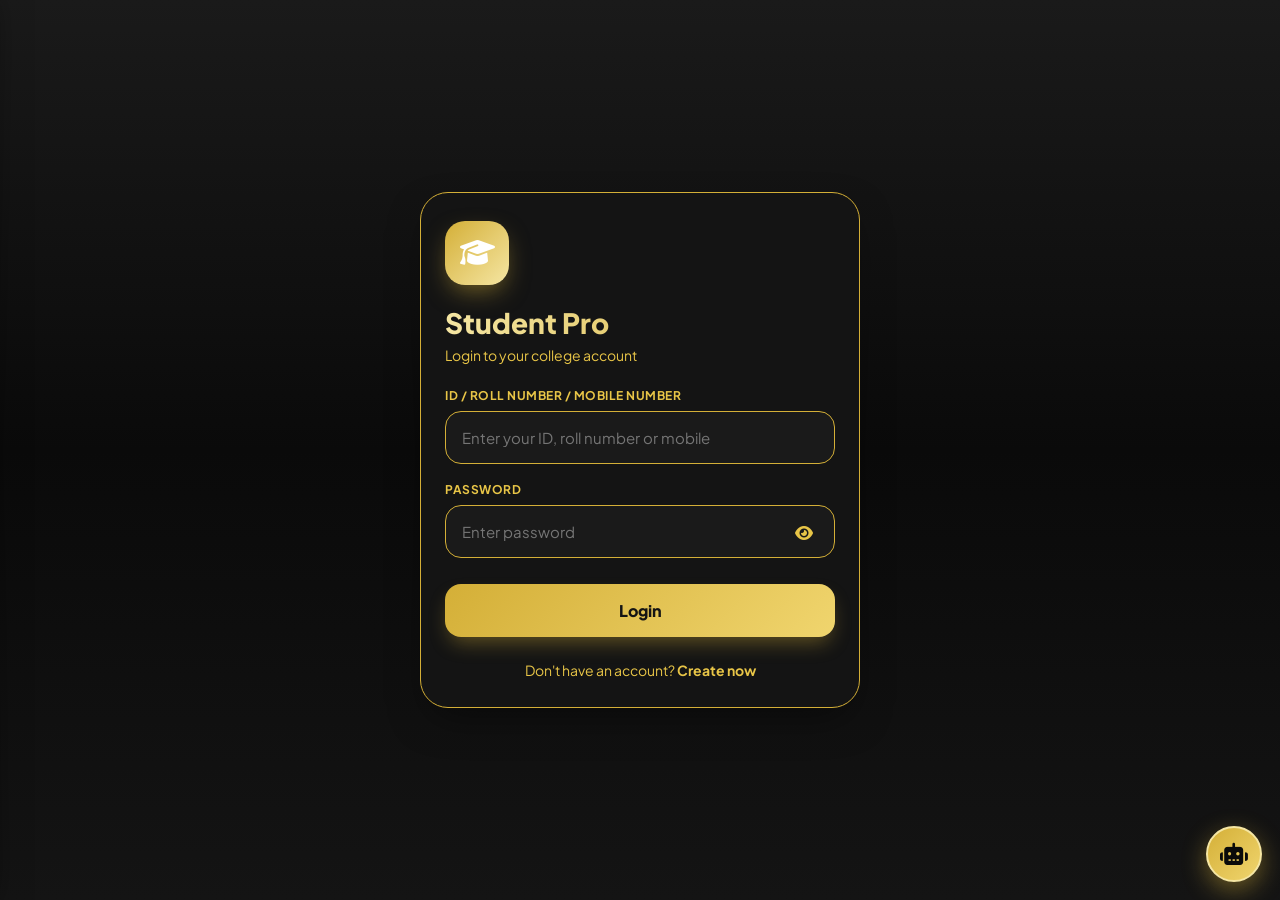
==== commit bb5cae64: "Add offline Pro Assist role-based chatbot module and UI" ====
--- a/index.html
+++ b/index.html
@@ -639,27 +639,11 @@
 <div class="section" style="margin-bottom:16px;">
 <div class="section-title"><h3 id="hodDepartmentTitle">Department</h3></div>
 </div>
-<div class="stats">
-<div class="stat" style="cursor:default">
-<small>Total Students</small>
-<h2 id="hodStudentCount">0</h2>
-</div>
-<div class="stat" style="cursor:default">
-<small>Avg Attendance</small>
-<h2 id="hodAttendance">0%</h2>
-</div>
-</div>
-
-<div class="section">
-<div class="section-title"><h3>Year-wise Analysis</h3></div>
+<div class="section">
+<div class="section-title"><h3>Year Groups</h3></div>
+<p style="color:#94a3b8;font-size:13px;margin-bottom:12px;">Student year tag based – click year → subjects</p>
 <div id="hodYearsGrid" class="principal-box-grid"></div>
 </div>
-
-<div class="section">
-<div class="section-title"><h3>Subjects</h3></div>
-<div id="hodSubjectsGrid" class="principal-box-grid"></div>
-</div>
-
 <div class="section">
 <div class="section-title"><h3>Invite Codes</h3></div>
 <div class="invite-grid">
@@ -678,14 +662,22 @@
 </div>
 
 <!-- HOD DRILL-DOWN PAGES -->
+<div id="hodYearSubjectsPage" class="hidden">
+<button class="back" onclick="closeHodDrillDown()"><i class="fa-solid fa-arrow-left"></i> Back to Dashboard</button>
+<div class="section">
+<div class="section-title"><h3 id="hodYearSubjectsTitle">Subjects</h3></div>
+<div id="hodYearSubjectsList" class="principal-box-grid"></div>
+</div>
+</div>
+
 <div id="hodSubjectCatsPage" class="hidden">
-<button class="back" onclick="closeHodDrillDown()"><i class="fa-solid fa-arrow-left"></i> Back to Dashboard</button>
+<button class="back" onclick="openHodYearSubjects(hodDrillState.year)"><i class="fa-solid fa-arrow-left"></i> Back to Subjects</button>
 <div class="section">
 <div class="section-title"><h3 id="hodSubjectCatsTitle">Attendance Categories</h3></div>
 <div class="attendance-boxes">
-<div class="att-box high" onclick="openHodCategoryYears('high')"><h3 id="hodCatHigh">0</h3><span>Above 75%</span></div>
-<div class="att-box mid" onclick="openHodCategoryYears('mid')"><h3 id="hodCatMid">0</h3><span>50% – 74%</span></div>
-<div class="att-box low" onclick="openHodCategoryYears('low')"><h3 id="hodCatLow">0</h3><span>Below 49%</span></div>
+<div class="att-box high" onclick="openHodCategoryStudents('high')"><h3 id="hodCatHigh">0</h3><span>Above 75%</span></div>
+<div class="att-box mid" onclick="openHodCategoryStudents('mid')"><h3 id="hodCatMid">0</h3><span>50% – 74%</span></div>
+<div class="att-box low" onclick="openHodCategoryStudents('low')"><h3 id="hodCatLow">0</h3><span>Below 49%</span></div>
 </div>
 </div>
 </div>
@@ -699,7 +691,7 @@
 </div>
 
 <div id="hodCategoryStudentsPage" class="hidden">
-<button class="back" onclick="openHodCategoryYears(hodDrillState.category)"><i class="fa-solid fa-arrow-left"></i> Back to Years</button>
+<button class="back" onclick="openHodSubjectCatsPage(hodDrillState.subjectName)"><i class="fa-solid fa-arrow-left"></i> Back to Categories</button>
 <div class="section">
 <div class="section-title"><h3 id="hodCategoryStudentsTitle">Students</h3></div>
 <div id="hodCategoryStudentsList"></div>
@@ -1000,6 +992,15 @@
 <div class="input-group"><label>Department (auto)</label><input id="lecAddSubDept" readonly></div>
 <div class="input-group"><label>HOD Name (auto)</label><input id="lecAddSubHodName" readonly></div>
 <div class="input-group"><label>Subject Name</label><input id="lecAddSubNameField" placeholder="Enter subject name"></div>
+<div class="input-group"><label>Year</label>
+<select id="lecAddSubYear">
+<option value="">Select Year</option>
+<option value="1">1st Year</option>
+<option value="2">2nd Year</option>
+<option value="3">3rd Year</option>
+<option value="4">4th Year</option>
+</select>
+</div>
 <div class="input-group"><label>From Time</label><input id="lecAddSubStart" type="time"></div>
 <div class="input-group"><label>To Time</label><input id="lecAddSubEnd" type="time"></div>
 <div class="input-group">
@@ -1149,11 +1150,84 @@
 </div>
 </div>
 
+<!-- Pro Assist Chat UI -->
+<button type="button" id="proAssistFab" title="Pro Assist" aria-label="Open Pro Assist" onclick="toggleProAssist()">
+  <i class="fa-solid fa-robot"></i>
+</button>
+<div id="proAssistPanel" aria-live="polite">
+  <div class="pa-header">
+    <div>
+      <h4>Pro Assist</h4>
+      <span id="paRoleLabel">Offline academic helper</span>
+    </div>
+    <button type="button" class="pa-close" onclick="toggleProAssist(false)">Close</button>
+  </div>
+  <div class="pa-messages" id="paMessages"></div>
+  <div class="pa-input-row">
+    <input id="paInput" type="text" placeholder="Ask about attendance, marks, timetable..." maxlength="500" onkeydown="if(event.key==='Enter'){sendProAssist();}">
+    <button type="button" onclick="sendProAssist()">Send</button>
+  </div>
+</div>
+
 <script src="modules/core.js"></script>
 <script src="modules/principal.js"></script>
 <script src="modules/hod.js"></script>
 <script src="modules/student.js"></script>
 <script src="modules/lecturer.js"></script>
+<script src="modules/ai-assistant.js"></script>
+<script>
+function toggleProAssist(force){
+  var panel=document.getElementById("proAssistPanel");
+  if(!panel) return;
+  var open=force===false?false:(force===true?true:!panel.classList.contains("open"));
+  panel.classList.toggle("open", open);
+  if(open){
+    var msgs=document.getElementById("paMessages");
+    if(msgs && !msgs.dataset.greeted && window.ProAssist){
+      msgs.dataset.greeted="1";
+      if(typeof currentUser!=="undefined" && currentUser && currentUser.role){
+        ProAssist.setRole(currentUser.role);
+        var lab=document.getElementById("paRoleLabel");
+        if(lab) lab.textContent="Role: "+String(currentUser.role).toUpperCase()+" • Offline";
+      }
+      appendPaBubble("bot", ProAssist.greet());
+    }
+    var inp=document.getElementById("paInput");
+    if(inp) inp.focus();
+  }
+}
+function appendPaBubble(who, text){
+  var msgs=document.getElementById("paMessages");
+  if(!msgs) return;
+  var div=document.createElement("div");
+  div.className="pa-bubble "+(who==="user"?"user":"bot");
+  div.textContent=text;
+  msgs.appendChild(div);
+  msgs.scrollTop=msgs.scrollHeight;
+}
+function sendProAssist(){
+  if(!window.ProAssist) return;
+  var inp=document.getElementById("paInput");
+  if(!inp) return;
+  var q=(inp.value||"").trim();
+  if(!q) return;
+  inp.value="";
+  appendPaBubble("user", q);
+  var user=(typeof currentUser!=="undefined")?currentUser:null;
+  if(user && user.role) ProAssist.setRole(user.role);
+  appendPaBubble("bot", ProAssist.reply(q, user));
+}
+function syncProAssistRole(){
+  if(!window.ProAssist) return;
+  if(typeof currentUser!=="undefined" && currentUser && currentUser.role){
+    ProAssist.setRole(currentUser.role);
+    var lab=document.getElementById("paRoleLabel");
+    if(lab) lab.textContent="Role: "+String(currentUser.role).toUpperCase()+" • Offline";
+    var msgs=document.getElementById("paMessages");
+    if(msgs){ msgs.innerHTML=""; msgs.dataset.greeted=""; }
+  }
+}
+</script>
 
 </body>
 </html>
--- a/styles.css
+++ b/styles.css
@@ -1009,3 +1009,63 @@
 grid-template-columns:1fr;
 }
 }
+
+/* ===== Pro Assist Chat UI (black + gold) ===== */
+#proAssistFab{
+  position:fixed; right:18px; bottom:18px; z-index:9998;
+  width:56px; height:56px; border-radius:50%;
+  background:linear-gradient(135deg,#d4af37,#f0d56e);
+  color:#0a0a0a; border:2px solid #f5e6a3;
+  box-shadow:0 8px 24px rgba(212,175,55,0.45);
+  font-size:22px; display:flex; align-items:center; justify-content:center;
+  cursor:pointer;
+}
+#proAssistFab:hover{ transform:scale(1.05); }
+#proAssistPanel{
+  position:fixed; right:18px; bottom:84px; z-index:9999;
+  width:min(360px,calc(100vw - 24px)); height:min(480px,70vh);
+  background:#141414; border:1px solid #d4af37; border-radius:18px;
+  box-shadow:0 20px 50px rgba(0,0,0,0.55);
+  display:none; flex-direction:column; overflow:hidden;
+}
+#proAssistPanel.open{ display:flex; }
+.pa-header{
+  background:linear-gradient(135deg,#1a1a1a,#0a0a0a);
+  border-bottom:1px solid rgba(212,175,55,0.35);
+  padding:12px 14px; display:flex; align-items:center; justify-content:space-between;
+}
+.pa-header h4{ margin:0; color:#f5e6a3; font-size:15px; font-weight:800; }
+.pa-header span{ color:#c9a227; font-size:11px; }
+.pa-close{
+  background:transparent; border:1px solid #d4af37; color:#f0d56e;
+  border-radius:8px; padding:4px 8px; cursor:pointer; font-size:12px;
+}
+.pa-messages{
+  flex:1; overflow-y:auto; padding:12px; display:flex; flex-direction:column; gap:10px;
+  background:#0a0a0a;
+}
+.pa-bubble{
+  max-width:88%; padding:10px 12px; border-radius:14px; font-size:13px; line-height:1.45;
+  white-space:pre-wrap; word-break:break-word;
+}
+.pa-bubble.bot{
+  align-self:flex-start; background:#1f1f1f; border:1px solid rgba(212,175,55,0.25); color:#f5e6a3;
+}
+.pa-bubble.user{
+  align-self:flex-end; background:linear-gradient(135deg,#d4af37,#c9a227); color:#0a0a0a; font-weight:600;
+}
+.pa-input-row{
+  display:flex; gap:8px; padding:10px; border-top:1px solid rgba(212,175,55,0.3); background:#141414;
+}
+.pa-input-row input{
+  flex:1; border-radius:12px; border:1px solid #d4af37; background:#0a0a0a; color:#f5e6a3;
+  padding:10px 12px; font-size:13px;
+}
+.pa-input-row button{
+  border-radius:12px; border:none; background:linear-gradient(135deg,#d4af37,#f0d56e);
+  color:#0a0a0a; font-weight:800; padding:0 14px; cursor:pointer;
+}
+@media (max-width:480px){
+  #proAssistPanel{ right:12px; left:12px; width:auto; bottom:80px; }
+  #proAssistFab{ right:14px; bottom:14px; }
+}
